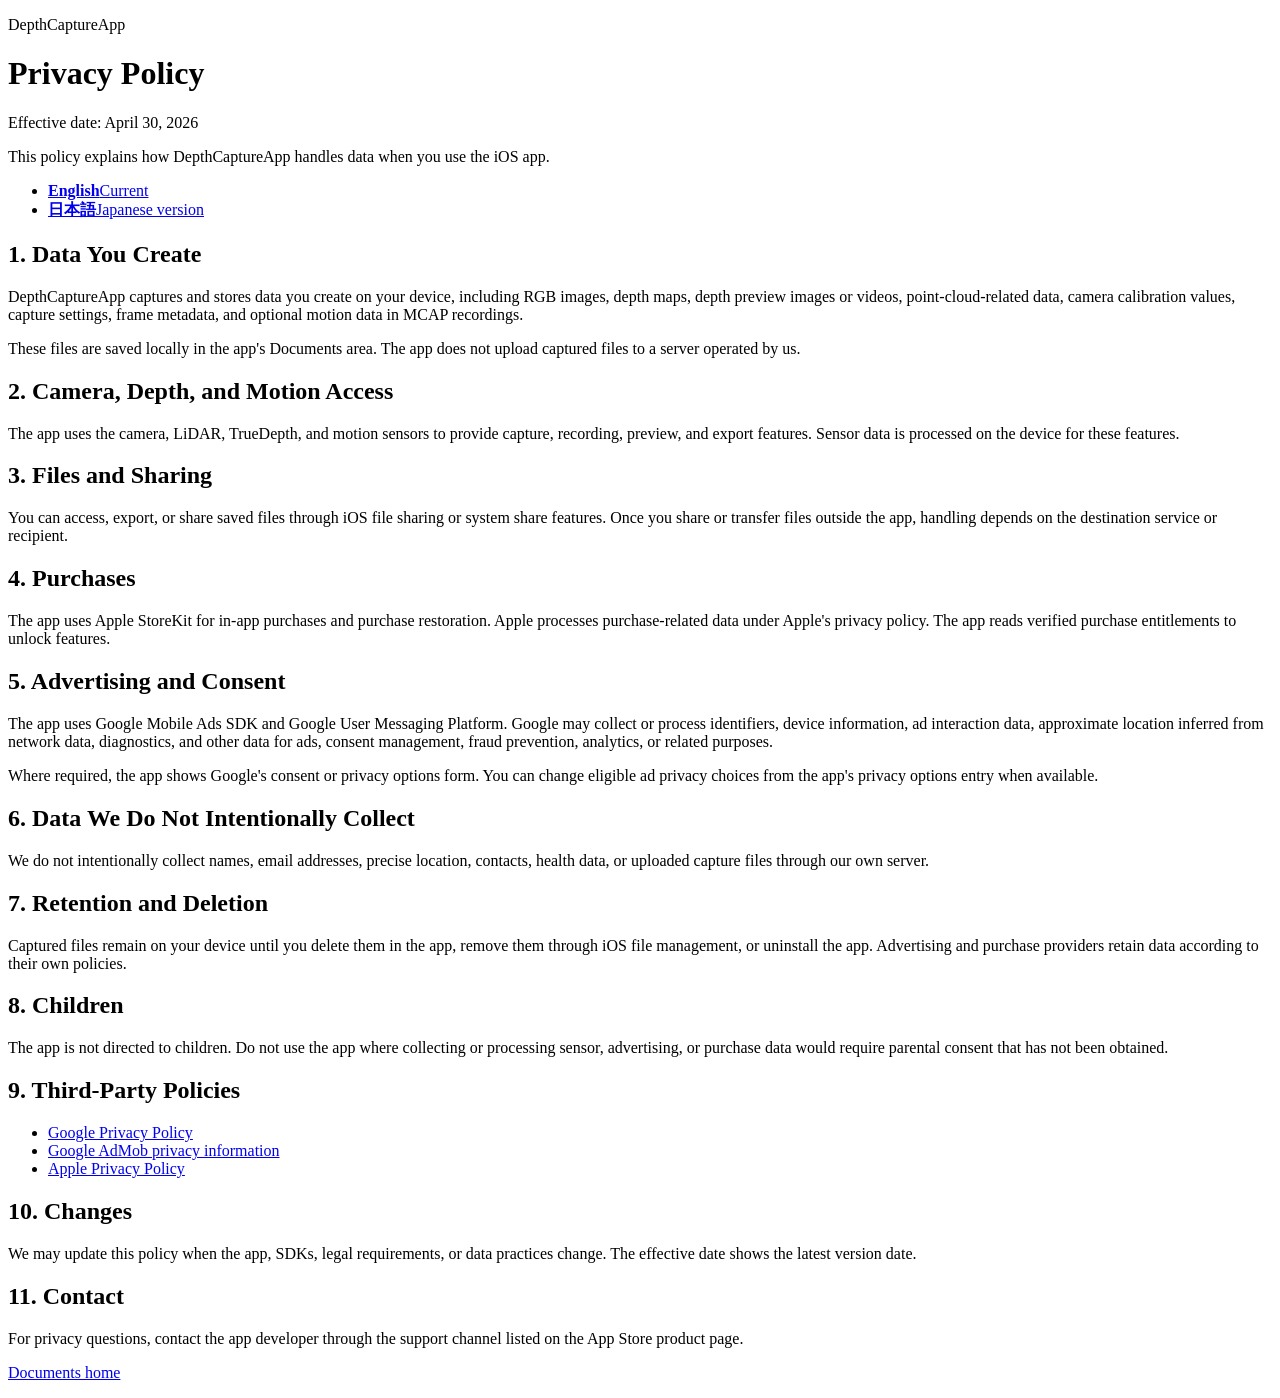
==== privacy/en/index.html @ b0798a81 "commit" ====
<!doctype html>
<html lang="en">
<head>
  <meta charset="utf-8">
  <meta name="viewport" content="width=device-width, initial-scale=1">
  <title>Privacy Policy | DepthCaptureApp</title>
  <meta name="description" content="Privacy Policy for DepthCaptureApp.">
  <link rel="canonical" href="./">
  <link rel="alternate" hreflang="en" href="./">
  <link rel="alternate" hreflang="ja" href="ja/">
  <link rel="stylesheet" href="../assets/site.css">
</head>
<body>
  <main class="page">
    <header>
      <p class="eyebrow">DepthCaptureApp</p>
      <h1>Privacy Policy</h1>
      <p class="meta">Effective date: April 30, 2026</p>
      <p class="lead">This policy explains how DepthCaptureApp handles data when you use the iOS app.</p>
    </header>

    <nav aria-label="Language">
      <ul class="language-list">
        <li><a href="./"><strong>English</strong><span>Current</span></a></li>
        <li><a href="ja/"><strong>日本語</strong><span>Japanese version</span></a></li>
      </ul>
    </nav>

    <article class="policy">
      <h2>1. Data You Create</h2>
      <p>DepthCaptureApp captures and stores data you create on your device, including RGB images, depth maps, depth preview images or videos, point-cloud-related data, camera calibration values, capture settings, frame metadata, and optional motion data in MCAP recordings.</p>
      <p>These files are saved locally in the app's Documents area. The app does not upload captured files to a server operated by us.</p>

      <h2>2. Camera, Depth, and Motion Access</h2>
      <p>The app uses the camera, LiDAR, TrueDepth, and motion sensors to provide capture, recording, preview, and export features. Sensor data is processed on the device for these features.</p>

      <h2>3. Files and Sharing</h2>
      <p>You can access, export, or share saved files through iOS file sharing or system share features. Once you share or transfer files outside the app, handling depends on the destination service or recipient.</p>

      <h2>4. Purchases</h2>
      <p>The app uses Apple StoreKit for in-app purchases and purchase restoration. Apple processes purchase-related data under Apple's privacy policy. The app reads verified purchase entitlements to unlock features.</p>

      <h2>5. Advertising and Consent</h2>
      <p>The app uses Google Mobile Ads SDK and Google User Messaging Platform. Google may collect or process identifiers, device information, ad interaction data, approximate location inferred from network data, diagnostics, and other data for ads, consent management, fraud prevention, analytics, or related purposes.</p>
      <p>Where required, the app shows Google's consent or privacy options form. You can change eligible ad privacy choices from the app's privacy options entry when available.</p>

      <h2>6. Data We Do Not Intentionally Collect</h2>
      <p>We do not intentionally collect names, email addresses, precise location, contacts, health data, or uploaded capture files through our own server.</p>

      <h2>7. Retention and Deletion</h2>
      <p>Captured files remain on your device until you delete them in the app, remove them through iOS file management, or uninstall the app. Advertising and purchase providers retain data according to their own policies.</p>

      <h2>8. Children</h2>
      <p>The app is not directed to children. Do not use the app where collecting or processing sensor, advertising, or purchase data would require parental consent that has not been obtained.</p>

      <h2>9. Third-Party Policies</h2>
      <ul>
        <li><a href="https://policies.google.com/privacy">Google Privacy Policy</a></li>
        <li><a href="https://support.google.com/admob/answer/6128543">Google AdMob privacy information</a></li>
        <li><a href="https://www.apple.com/legal/privacy/">Apple Privacy Policy</a></li>
      </ul>

      <h2>10. Changes</h2>
      <p>We may update this policy when the app, SDKs, legal requirements, or data practices change. The effective date shows the latest version date.</p>

      <h2>11. Contact</h2>
      <p>For privacy questions, contact the app developer through the support channel listed on the App Store product page.</p>
    </article>

    <footer>
      <p><a href="../">Documents home</a></p>
    </footer>
  </main>
</body>
</html>
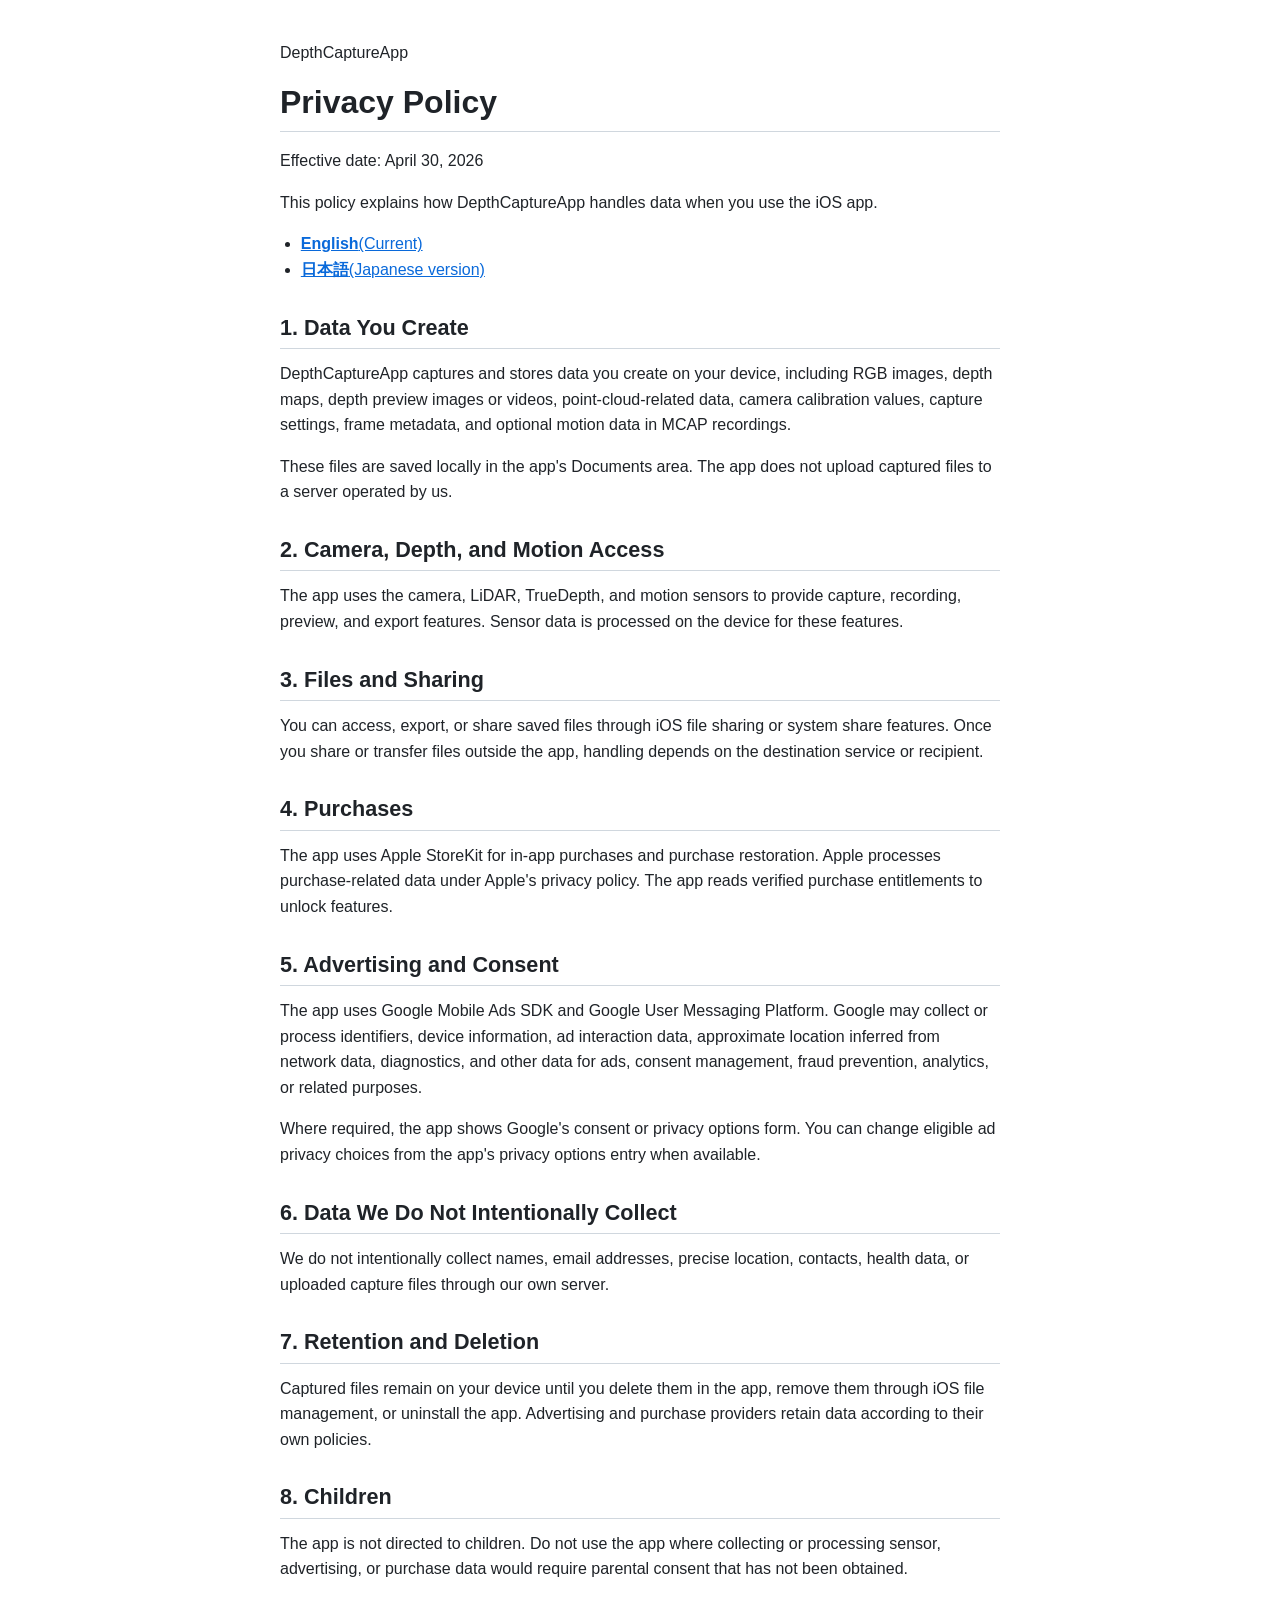
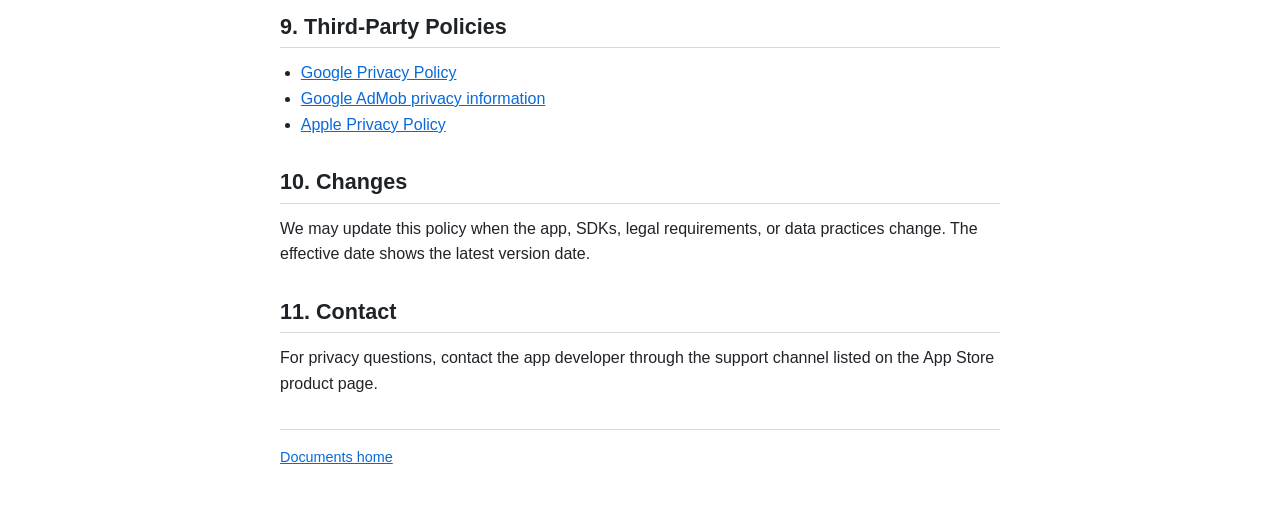
==== commit 688ce4a1: "fix" ====
--- a/privacy/en/index.html
+++ b/privacy/en/index.html
@@ -6,9 +6,9 @@
   <title>Privacy Policy | DepthCaptureApp</title>
   <meta name="description" content="Privacy Policy for DepthCaptureApp.">
   <link rel="canonical" href="./">
-  <link rel="alternate" hreflang="en" href="./">
-  <link rel="alternate" hreflang="ja" href="ja/">
-  <link rel="stylesheet" href="../assets/site.css">
+  <link rel="alternate" hreflang="en" href="./index.html">
+  <link rel="alternate" hreflang="ja" href="../ja/index.html">
+  <link rel="stylesheet" href="../../assets/site.css">
 </head>
 <body>
   <main class="page">
@@ -21,8 +21,8 @@
 
     <nav aria-label="Language">
       <ul class="language-list">
-        <li><a href="./"><strong>English</strong><span>Current</span></a></li>
-        <li><a href="ja/"><strong>日本語</strong><span>Japanese version</span></a></li>
+        <li><a href="./index.html"><strong>English</strong><span>(Current)</span></a></li>
+        <li><a href="../ja/index.html"><strong>日本語</strong><span>(Japanese version)</span></a></li>
       </ul>
     </nav>
 
--- a/assets/site.css
+++ b/assets/site.css
@@ -0,0 +1,64 @@
+:root {
+  color-scheme: light dark;
+  --bg: #ffffff;
+  --text: #1f2328;
+  --muted: #59636e;
+  --line: #d0d7de;
+  --link: #0969da;
+}
+
+@media (prefers-color-scheme: dark) {
+  :root {
+    --bg: #0d1117;
+    --text: #e6edf3;
+    --muted: #8d96a0;
+    --line: #30363d;
+    --link: #58a6ff;
+  }
+}
+
+body {
+  margin: 0 auto;
+  max-width: 720px;
+  padding: 40px 24px;
+  background: var(--bg);
+  color: var(--text);
+  font: 16px/1.6 -apple-system, BlinkMacSystemFont, "Segoe UI", sans-serif;
+}
+
+a {
+  color: var(--link);
+}
+
+h1 {
+  margin: 0 0 16px;
+  padding-bottom: 0.3em;
+  border-bottom: 1px solid var(--line);
+  font-size: 2rem;
+  line-height: 1.25;
+}
+
+h2 {
+  margin: 32px 0 12px;
+  padding-bottom: 0.3em;
+  border-bottom: 1px solid var(--line);
+  font-size: 1.35rem;
+  line-height: 1.25;
+}
+
+p,
+ul {
+  margin: 0 0 16px;
+}
+
+ul {
+  padding-left: 1.3rem;
+}
+
+footer {
+  color: var(--muted);
+  border-top: 1px solid var(--line);
+  margin-top: 32px;
+  padding-top: 16px;
+  font-size: 0.9rem;
+}
